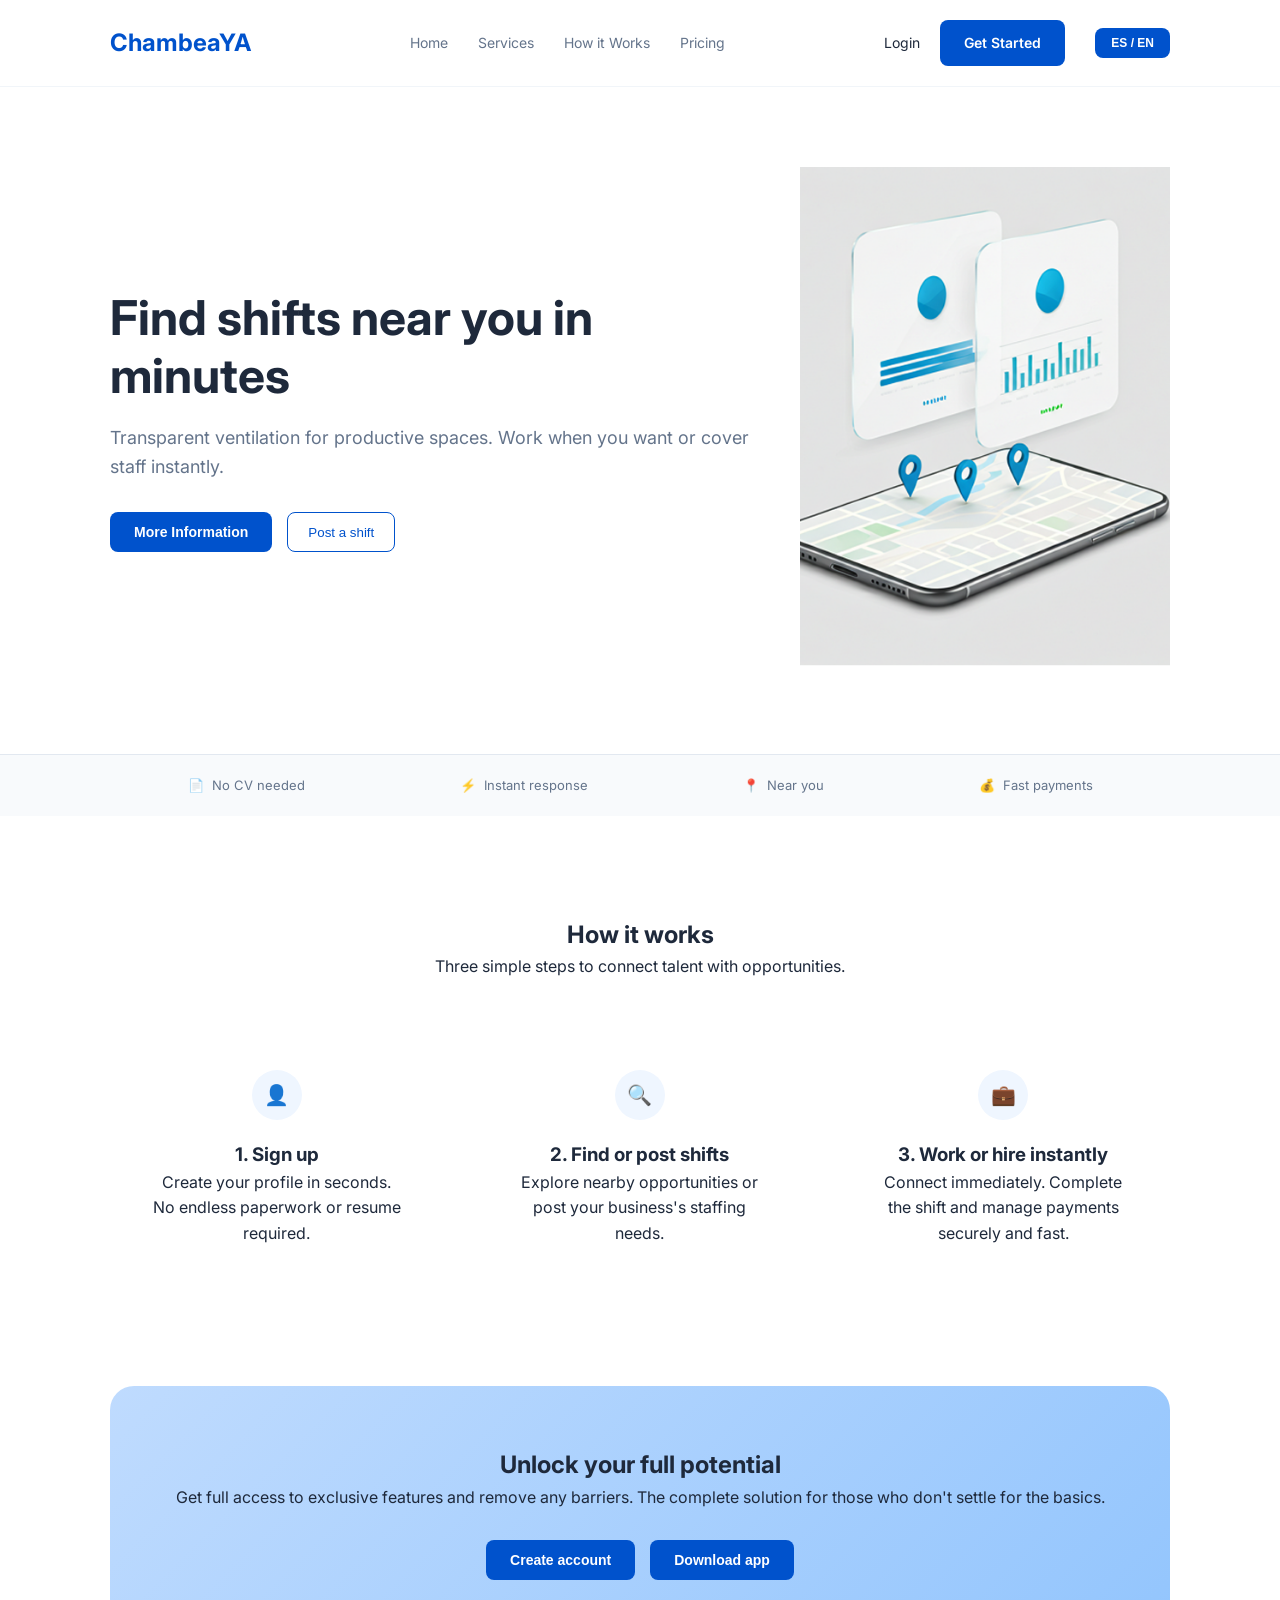
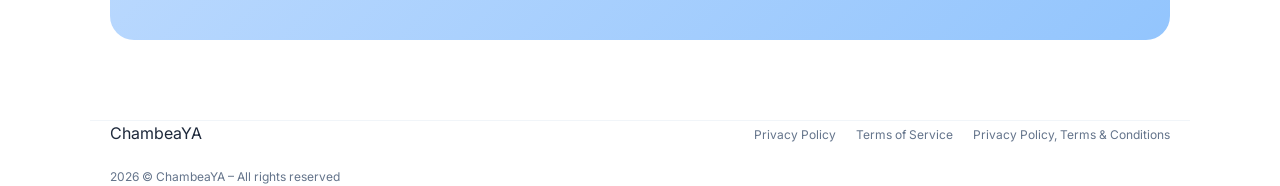
==== index.html @ b1b06648 "Initial commit : Landing Page" ====
<!DOCTYPE html>
<html lang="en">
<head>
    <meta charset="UTF-8">
    <meta name="viewport" content="width=device-width, initial-scale=1.0">
    <title>ChambeaYA - Find shifts near you</title>  
    <link href="https://fonts.googleapis.com/css2?family=Inter:wght@400;600;700&display=swap" rel="stylesheet">
    <link rel="stylesheet" href="public/assets/styles/style.css">
</head>
<body>
    <header>
        <nav class="container">
            <div class="logo">ChambeaYA</div>
            <button class="menu-toggle" id="menu-toggle">
                <span></span>
                <span></span>
                <span></span>
            </button>
            <ul class="nav-links" id="nav-menu">
                <li><a href="#" data-i18n="nav_home">Home</a></li>
                <li><a href="#" data-i18n="nav_services">Services</a></li>
                <li><a href="#" data-i18n="nav_how">How it Works</a></li>
                <li><a href="#" data-i18n="nav_pricing">Pricing</a></li>
                <li><a href="#" data-i18n="nav_login">Login</a></li>
                <li><a href="#" class="btn-primary" data-i18n="nav_get_started">Get Started</a></li>
                <li><button class="btn-primary btn-lang" id="lang-switch">ES / EN</button></li>
            </ul>
            <div class="nav-auth" id="nav-auth-desktop">
                <a href="#" data-i18n="nav_login">Login</a>
                <a href="#" class="btn-primary" data-i18n="nav_get_started">Get Started</a>
                <button class="btn-primary btn-lang" id="lang-switch-desktop">ES / EN</button>
            </div>
        </nav>
    </header>

    <main>
        <!-- Hero Section -->
        <section class="hero container">
            <div class="hero-content">
                <h1 data-i18n="hero_title">Find shifts near you in minutes</h1>
                <p data-i18n="hero_subtitle">Transparent ventilation for productive spaces. Work when you want or cover staff instantly.</p>
                <div class="hero-btns">
                    <button class="btn-primary" data-i18n="hero_btn">More Information</button>
                    <button class="btn-secondary" data-i18n="btn_post">Post a shift</button>
                </div>
            </div>
            <div class="hero-image">
                <img src="public/assets/images/Image.png" alt="ChambeaYA App Interface">
            </div>
        </section>

        <!-- Features Bar -->
        <section class="features-bar">
            <div class="container flex-row">
                <div class="feature-item"><span class="icon">📄</span> <span data-i18n="feat_1">No CV needed</span></div>
                <div class="feature-item"><span class="icon">⚡</span> <span data-i18n="feat_2">Instant response</span></div>
                <div class="feature-item"><span class="icon">📍</span> <span data-i18n="feat_3">Near you</span></div>
                <div class="feature-item"><span class="icon">💰</span> <span data-i18n="feat_4">Fast payments</span></div>
            </div>
        </section>

        <!-- How it Works -->
        <section class="how-it-works container">
            <h2 data-i18n="how_title">How it works</h2>
            <p class="subtitle" data-i18n="how_subtitle">Three simple steps to connect talent with opportunities.</p>
            <div class="steps-grid">
                <div class="step-card">
                    <div class="step-icon">👤</div>
                    <h3 data-i18n="step1_title">1. Sign up</h3>
                    <p data-i18n="step1_desc">Create your profile in seconds. No endless paperwork or resume required.</p>
                </div>
                <div class="step-card">
                    <div class="step-icon">🔍</div>
                    <h3 data-i18n="step2_title">2. Find or post shifts</h3>
                    <p data-i18n="step2_desc">Explore nearby opportunities or post your business's staffing needs.</p>
                </div>
                <div class="step-card">
                    <div class="step-icon">💼</div>
                    <h3 data-i18n="step3_title">3. Work or hire instantly</h3>
                    <p data-i18n="step3_desc">Connect immediately. Complete the shift and manage payments securely and fast.</p>
                </div>
            </div>
        </section>

        <!-- CTA Section -->
        <section class="cta container">
            <div class="cta-box">
                <h2 data-i18n="testi_cta_title">Unlock your full potential</h2>
                <p data-i18n="testi_cta_sub">Get full access to exclusive features and remove any barriers. The complete solution for those who don't settle for the basics.</p>
                <div class="cta-btns">
                    <button class="btn-primary" data-i18n="cta_btn1">Create account</button>
                    <button class="btn-primary" data-i18n="cta_btn2">Download app</button>
                </div>
            </div>
        </section>
    </main>

    <footer class="container">
        <div class="footer-top">
            <div class="footer-logo" data-i18n="footer_slogan">ChambeaYA</div>
            <div class="footer-links">
                <a href="#" data-i18n="footer_privacy">Privacy Policy</a>
                <a href="#" data-i18n="footer_terms">Terms of Service</a>
                <a href="#" data-i18n="footer_legal">Legal Info</a>
            </div>
        </div>
        <p class="copyright" data-i18n="footer_copy">2026 © ChambeaYA – All rights reserved</p>
    </footer>

    <script type="module" src="public/assets/scripts/main.js"></script>
</body>
</html>
---- public/assets/styles/style.css ----
:root {
    --primary-blue: #0052cc;
    --text-dark: #1e293b;
    --text-light: #64748b;
    --bg-light: #f8fafc;
    --white: #ffffff;
}

* {
    margin: 0;
    padding: 0;
    box-sizing: border-box;
}

body {
    font-family: 'Inter', sans-serif;
    color: var(--text-dark);
    line-height: 1.6;
    background-color: var(--white);
}

.container {
    max-width: 1100px;
    margin: 0 auto;
    padding: 0 20px;
}

/* Header */
header {
    padding: 20px 0;
    background: var(--white);
    border-bottom: 1px solid #f1f5f9;
    position: relative;
}

nav {
    display: flex;
    justify-content: space-between;
    align-items: center;
}

.logo {
    font-weight: 700;
    font-size: 24px;
    color: var(--primary-blue);
    z-index: 1001;
}

.menu-toggle {
    display: none;
    flex-direction: column;
    gap: 6px;
    background: none;
    border: none;
    cursor: pointer;
    z-index: 1001;
}

.menu-toggle span {
    width: 25px;
    height: 3px;
    background: var(--primary-blue);
    border-radius: 2px;
    transition: all 0.3s ease;
}

.menu-toggle.active span:nth-child(1) {
    transform: rotate(45deg) translate(8px, 8px);
}

.menu-toggle.active span:nth-child(2) {
    opacity: 0;
}

.menu-toggle.active span:nth-child(3) {
    transform: rotate(-45deg) translate(8px, -8px);
}

.nav-links {
    display: flex;
    list-style: none;
    gap: 30px;
}

.nav-links a {
    text-decoration: none;
    color: var(--text-light);
    font-size: 14px;
}

.nav-links li:nth-child(n+5) {
    display: none;
}

.nav-auth {
    display: flex;
    align-items: center;
    gap: 20px;
}

.nav-auth a {
    text-decoration: none;
    color: var(--text-dark);
    font-size: 14px;
}


/* Buttons */
.btn-primary {
    background: var(--primary-blue);
    color: white !important;
    padding: 12px 24px; /* Un poco más de cuerpo */
    border-radius: 8px;
    border: none;
    cursor: pointer;
    font-weight: 600;
    font-size: 14px;
    transition: background 0.3s ease, transform 0.2s ease;
    display: inline-block;
    text-decoration: none;
}

.btn-primary:hover {
    background: #0043a8;
    transform: translateY(-1px);
}

.btn-lang {
    margin-left: 10px;
    font-size: 12px;
    padding: 8px 16px;
}

.btn-secondary {
    background: transparent;
    color: var(--primary-blue);
    padding: 10px 20px;
    border-radius: 8px;
    border: 1px solid var(--primary-blue);
    cursor: pointer;
}

/* Hero */
.hero {
    display: flex;
    align-items: center;
    padding: 80px 20px;
    gap: 40px;
}

.hero-content h1 {
    font-size: 48px;
    line-height: 1.2;
    margin-bottom: 20px;
}

.hero-content p {
    color: var(--text-light);
    font-size: 18px;
    margin-bottom: 30px;
}

.hero-btns {
    display: flex;
    gap: 15px;
}

.hero-image img {
    width: 100%;
    max-width: 500px;
}

/* Features */
.features-bar {
    background: var(--bg-light);
    padding: 20px 0;
    border-top: 1px solid #e2e8f0;
}

.flex-row {
    display: flex;
    justify-content: space-around;
}

.feature-item {
    font-size: 13px;
    color: var(--text-light);
    display: flex;
    align-items: center;
    gap: 8px;
}

/* How it Works */
.how-it-works {
    text-align: center;
    padding: 100px 20px;
}

.steps-grid {
    display: grid;
    grid-template-columns: repeat(3, 1fr);
    gap: 30px;
    margin-top: 50px;
}

.step-card {
    padding: 40px;
    border-radius: 12px;
    background: var(--white);
    transition: transform 0.3s ease;
}

.step-card:hover { transform: translateY(-5px); }

.step-icon {
    background: #eff6ff;
    width: 50px;
    height: 50px;
    display: flex;
    align-items: center;
    justify-content: center;
    border-radius: 50%;
    margin: 0 auto 20px;
    font-size: 20px;
}

/* CTA */
.cta-box {
    background: linear-gradient(135deg, #bfdbfe 0%, #93c5fd 100%);
    padding: 60px;
    border-radius: 24px;
    text-align: center;
    margin-bottom: 80px;
}

.cta-btns {
    display: flex;
    justify-content: center;
    gap: 15px;
    margin-top: 30px;
}

/* Footer */
footer {
    border-top: 1px solid #f1f5f9;
    padding: 40px 20px;
}

.footer-top {
    display: flex;
    justify-content: space-between;
    align-items: center;
    margin-bottom: 20px;
}

.footer-links {
    display: flex;
    gap: 20px;
}

.footer-links a {
    font-size: 12px;
    color: var(--text-light);
    text-decoration: none;
}

.copyright {
    font-size: 12px;
    color: var(--text-light);
}

@media (max-width: 768px) {
    .hero, .steps-grid {
        flex-direction: column;
        grid-template-columns: 1fr;
    }

    .menu-toggle {
        display: flex;
    }

    .nav-links {
        position: absolute;
        top: 70px;
        left: 0;
        right: 0;
        flex-direction: column;
        gap: 0;
        background: var(--white);
        border-bottom: 1px solid #f1f5f9;
        max-height: 0;
        overflow: hidden;
        transition: max-height 0.3s ease;
    }

    .nav-links.active {
        max-height: 500px;
    }

    .nav-links li {
        padding: 15px 20px;
        border-bottom: 1px solid #f1f5f9;
    }

    .nav-links li:nth-child(n+5) {
        display: list-item;
    }

    .nav-links li:last-child {
        border-bottom: none;
    }

    .nav-links a {
        display: block;
        color: var(--text-dark);
    }

    .nav-links .btn-primary {
        width: 100%;
        text-align: center;
        margin-top: 10px;
    }

    #nav-auth-desktop {
        display: none;
    }

    nav {
        padding: 10px 0;
    }

    .cta-btns {
        flex-direction: column;
    }

    .cta-box {
        padding: 40px 20px;
    }

    .steps-grid {
        gap: 20px;
    }

    .step-card {
        padding: 30px 20px;
    }

    .hero-content h1 {
        font-size: 32px;
    }

    .hero-content p {
        font-size: 16px;
    }

    .hero-btns {
        flex-direction: column;
    }

    .hero {
        padding: 40px 20px;
        gap: 20px;
    }
}
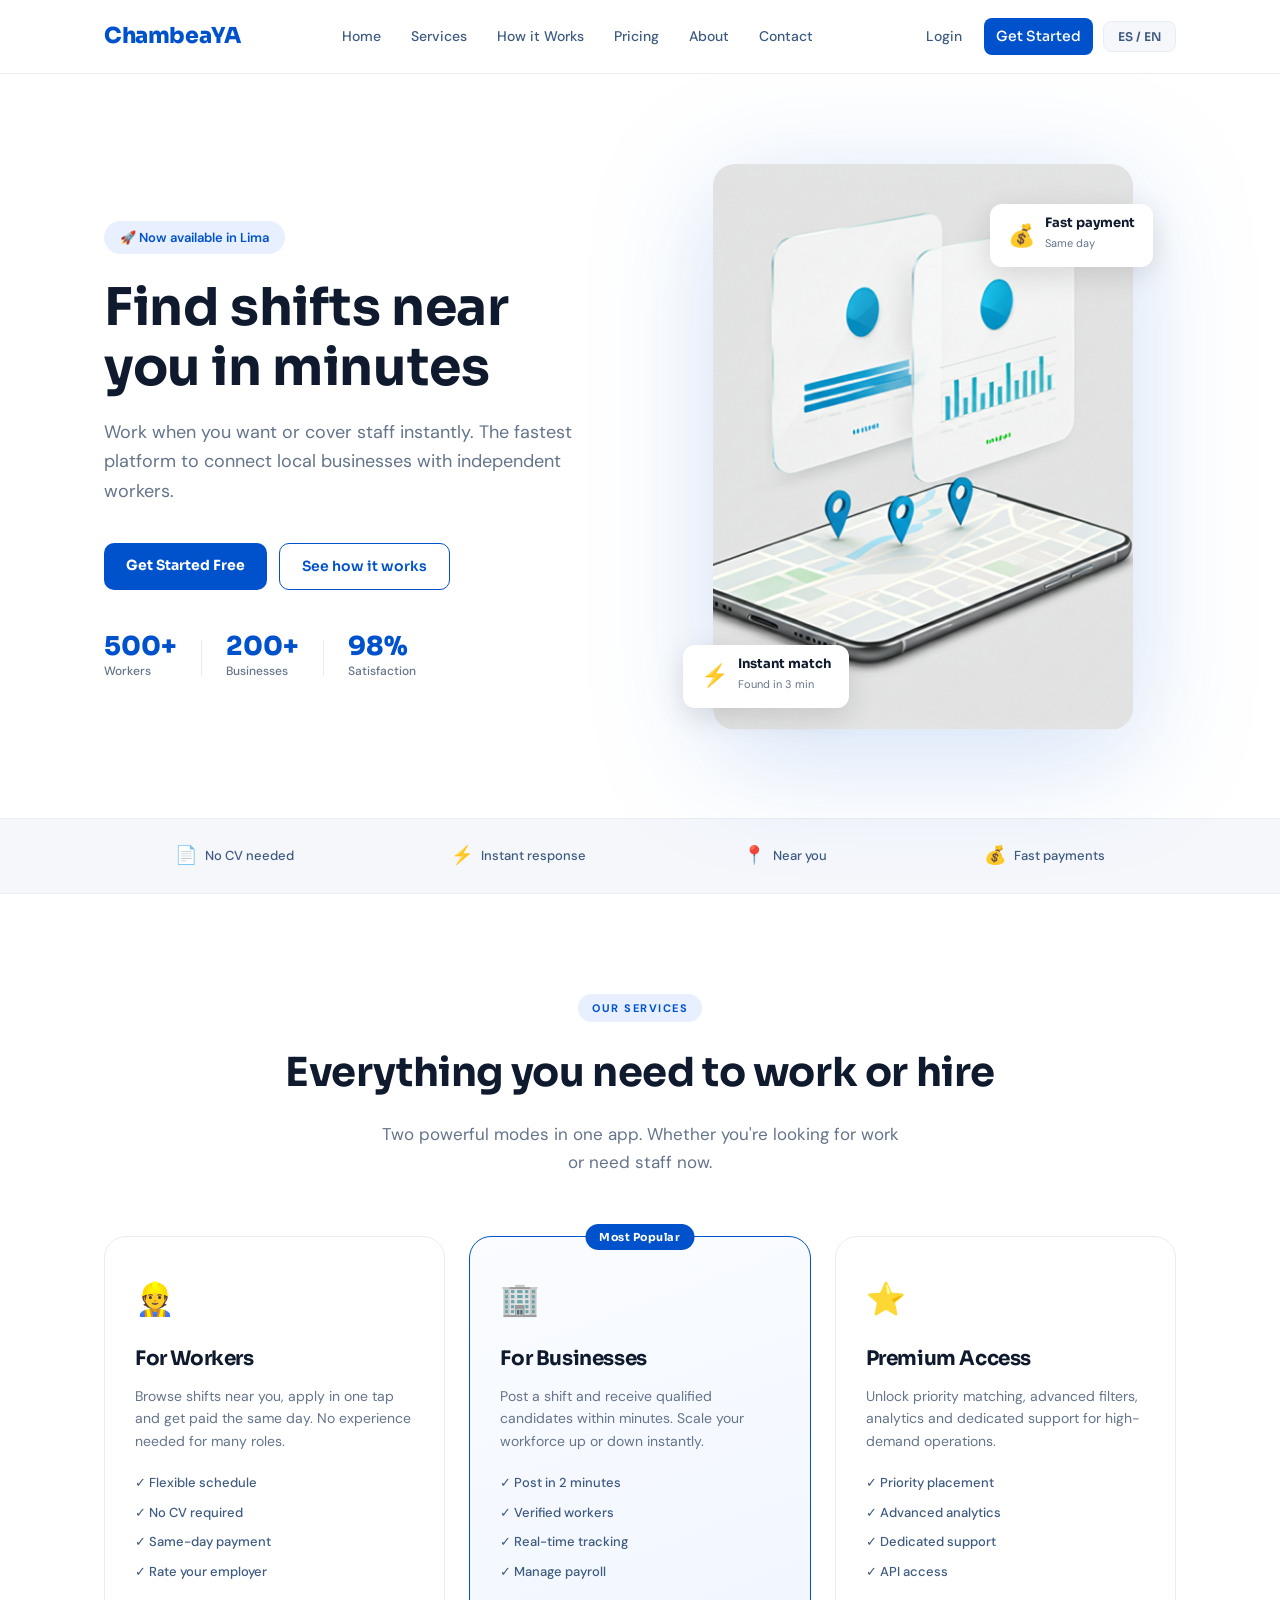
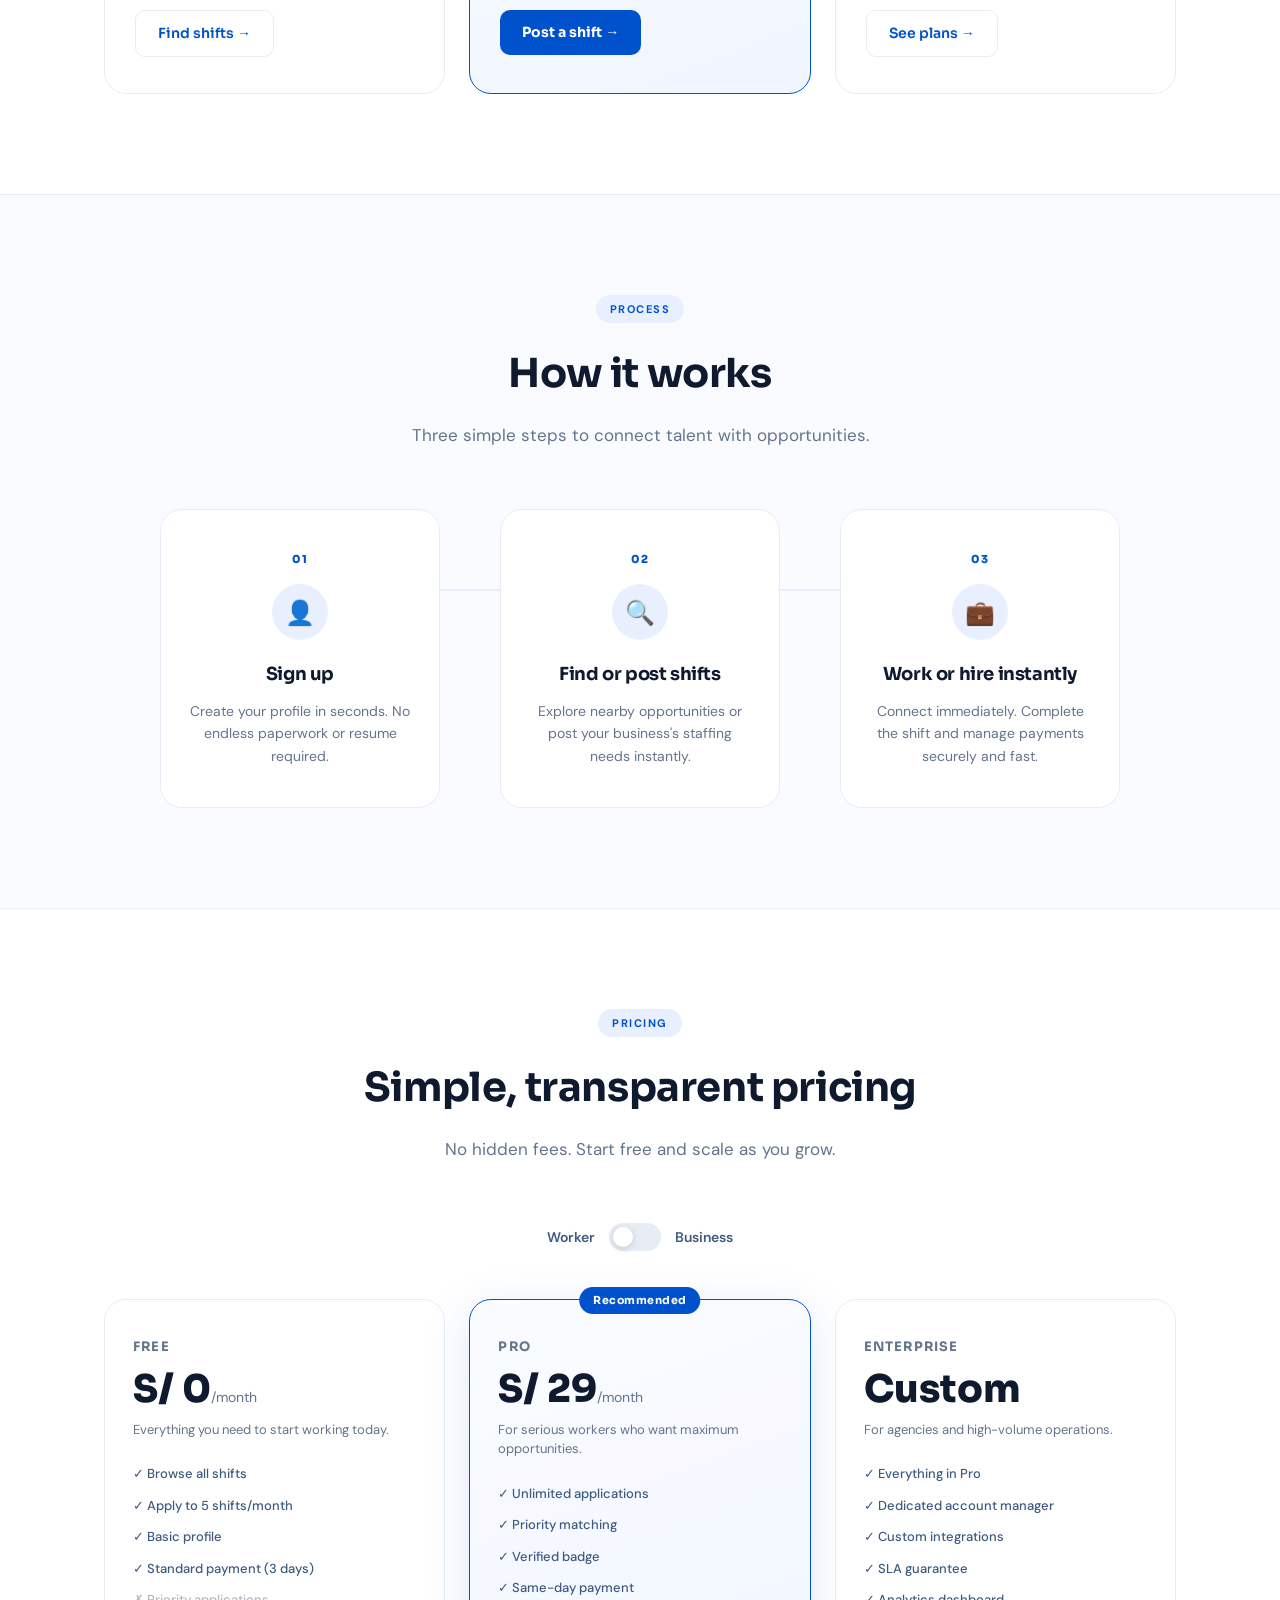
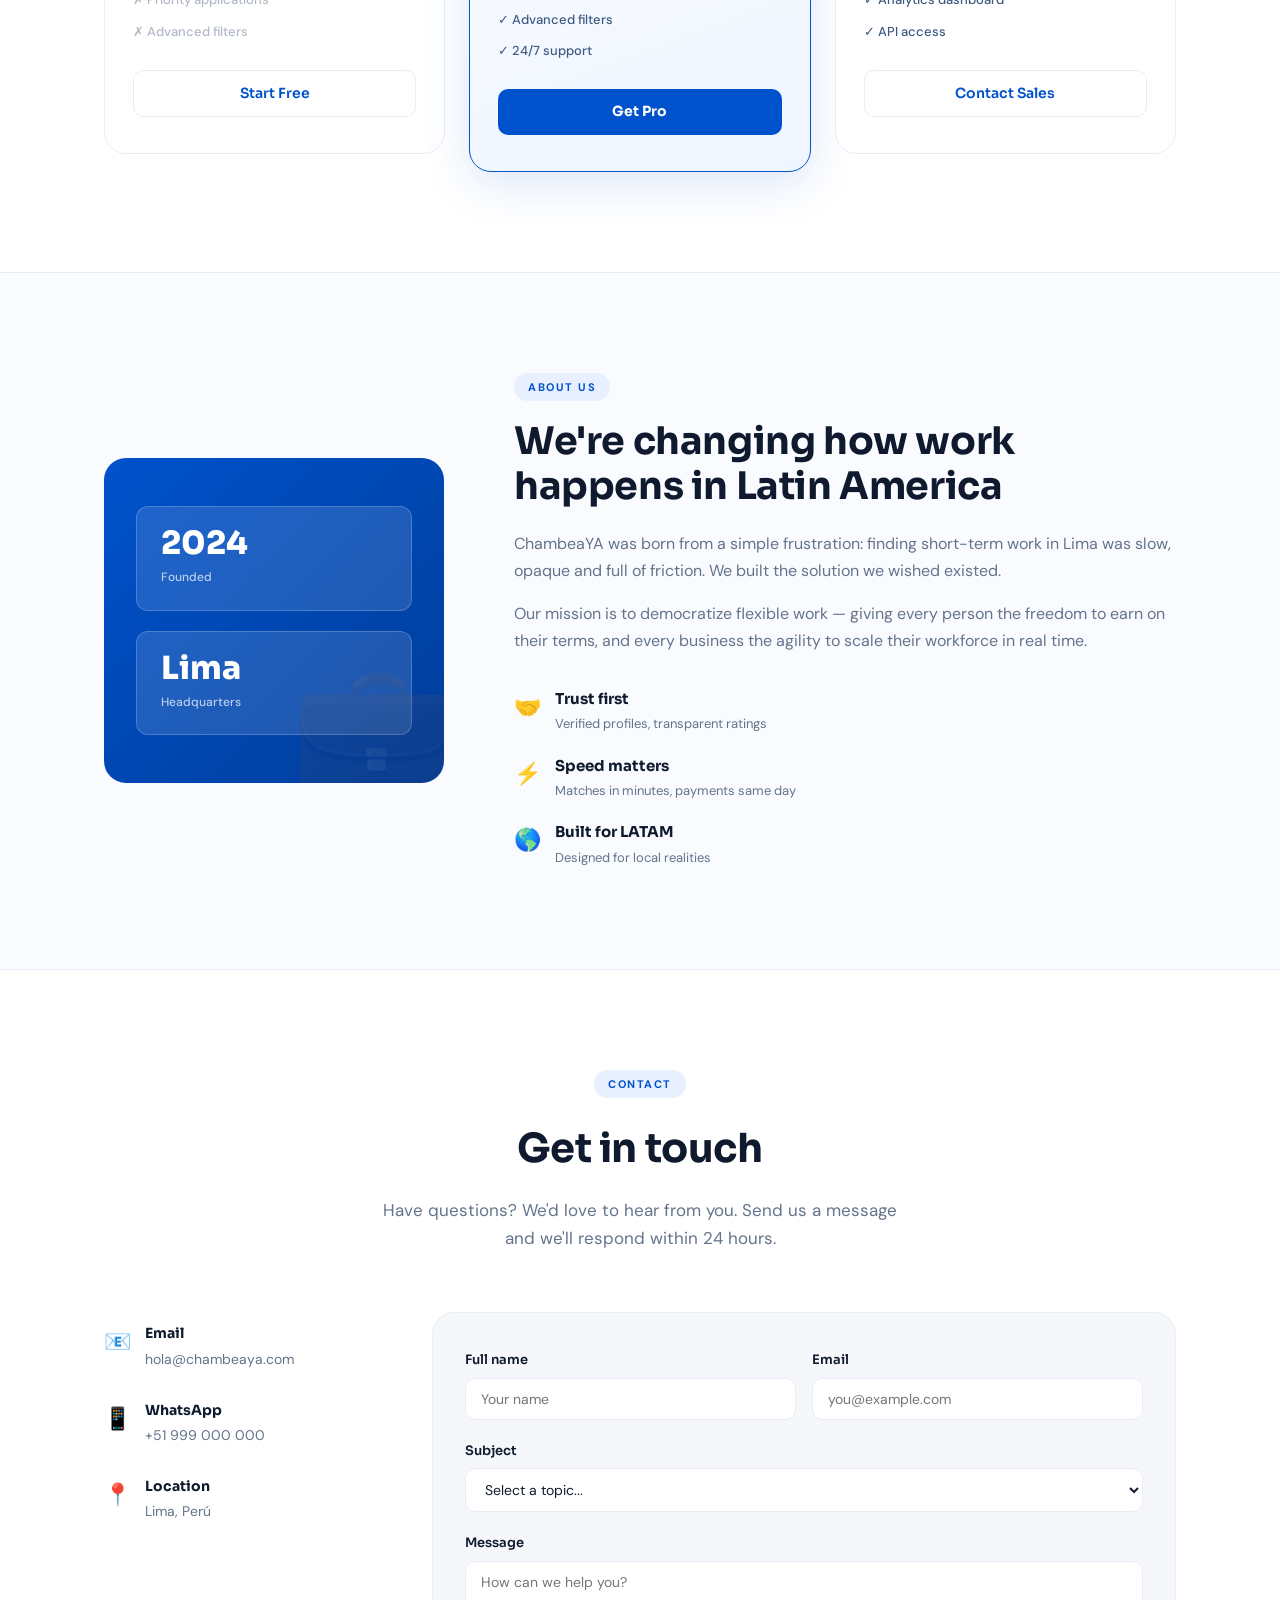
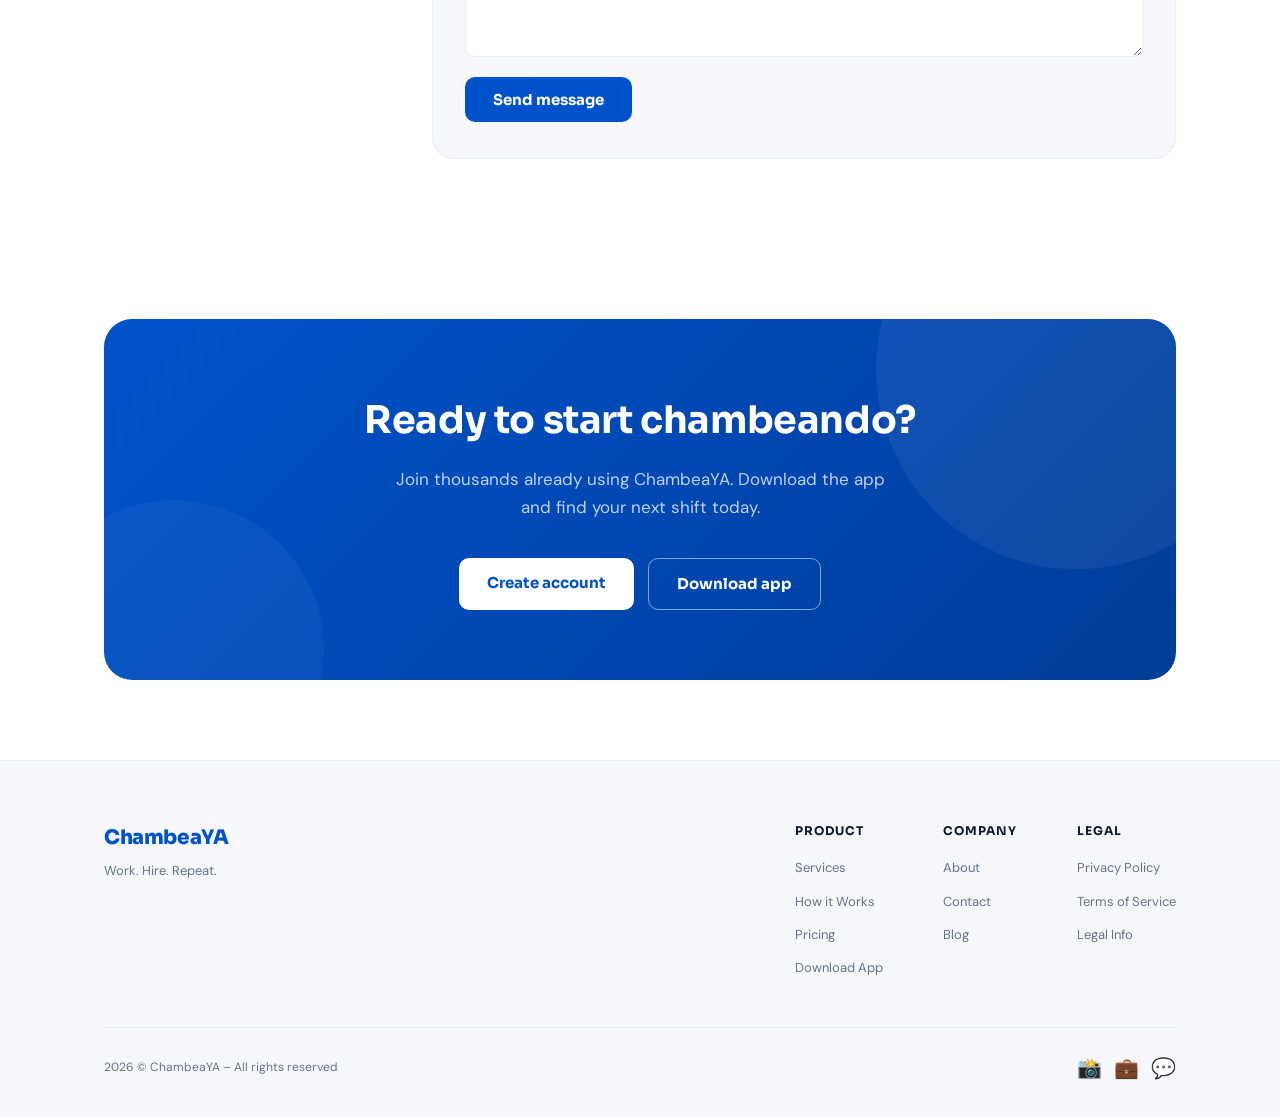
==== commit 308dd34d: "Second Deploy" ====
--- a/index.html
+++ b/index.html
@@ -3,108 +3,378 @@
 <head>
     <meta charset="UTF-8">
     <meta name="viewport" content="width=device-width, initial-scale=1.0">
-    <title>ChambeaYA - Find shifts near you</title>  
-    <link href="https://fonts.googleapis.com/css2?family=Inter:wght@400;600;700&display=swap" rel="stylesheet">
+    <title>ChambeaYA - Find shifts near you</title>
+    <link href="https://fonts.googleapis.com/css2?family=Sora:wght@400;600;700;800&family=DM+Sans:wght@400;500&display=swap" rel="stylesheet">
     <link rel="stylesheet" href="public/assets/styles/style.css">
 </head>
 <body>
+
+    <!-- HEADER -->
     <header>
         <nav class="container">
             <div class="logo">ChambeaYA</div>
-            <button class="menu-toggle" id="menu-toggle">
-                <span></span>
-                <span></span>
-                <span></span>
+            <button class="menu-toggle" id="menu-toggle" aria-label="Toggle menu">
+                <span></span><span></span><span></span>
             </button>
             <ul class="nav-links" id="nav-menu">
-                <li><a href="#" data-i18n="nav_home">Home</a></li>
-                <li><a href="#" data-i18n="nav_services">Services</a></li>
-                <li><a href="#" data-i18n="nav_how">How it Works</a></li>
-                <li><a href="#" data-i18n="nav_pricing">Pricing</a></li>
-                <li><a href="#" data-i18n="nav_login">Login</a></li>
-                <li><a href="#" class="btn-primary" data-i18n="nav_get_started">Get Started</a></li>
-                <li><button class="btn-primary btn-lang" id="lang-switch">ES / EN</button></li>
+                <li><a href="#home" data-i18n="nav_home">Home</a></li>
+                <li><a href="#services" data-i18n="nav_services">Services</a></li>
+                <li><a href="#how" data-i18n="nav_how">How it Works</a></li>
+                <li><a href="#pricing" data-i18n="nav_pricing">Pricing</a></li>
+                <li><a href="#about" data-i18n="nav_about">About</a></li>
+                <li><a href="#contact" data-i18n="nav_contact">Contact</a></li>
+                <li><a href="#" data-i18n="nav_login" class="nav-login-mobile">Login</a></li>
+                <li><a href="download.html" class="btn-primary" data-i18n="nav_get_started">Get Started</a></li>
+                <li><button class="btn-lang" id="lang-switch">ES / EN</button></li>
             </ul>
             <div class="nav-auth" id="nav-auth-desktop">
                 <a href="#" data-i18n="nav_login">Login</a>
-                <a href="#" class="btn-primary" data-i18n="nav_get_started">Get Started</a>
-                <button class="btn-primary btn-lang" id="lang-switch-desktop">ES / EN</button>
+                <a href="download.html" class="btn-primary" data-i18n="nav_get_started">Get Started</a>
+                <button class="btn-lang" id="lang-switch-desktop">ES / EN</button>
             </div>
         </nav>
     </header>
 
     <main>
-        <!-- Hero Section -->
-        <section class="hero container">
+
+        <!-- HERO -->
+        <section class="hero container" id="home">
             <div class="hero-content">
-                <h1 data-i18n="hero_title">Find shifts near you in minutes</h1>
-                <p data-i18n="hero_subtitle">Transparent ventilation for productive spaces. Work when you want or cover staff instantly.</p>
+                <div class="hero-badge" data-i18n="hero_badge">🚀 Now available in Lima</div>
+                <h1 data-i18n="hero_title">Find shifts near you <span class="highlight">in minutes</span></h1>
+                <p data-i18n="hero_subtitle">Work when you want or cover staff instantly. The fastest platform to connect local businesses with independent workers.</p>
                 <div class="hero-btns">
-                    <button class="btn-primary" data-i18n="hero_btn">More Information</button>
-                    <button class="btn-secondary" data-i18n="btn_post">Post a shift</button>
+                    <a href="download.html" class="btn-primary" data-i18n="hero_btn">Get Started Free</a>
+                    <a href="#how" class="btn-secondary" data-i18n="btn_how">See how it works</a>
+                </div>
+                <div class="hero-stats">
+                    <div class="stat"><strong>500+</strong><span data-i18n="stat_workers">Workers</span></div>
+                    <div class="stat-divider"></div>
+                    <div class="stat"><strong>200+</strong><span data-i18n="stat_businesses">Businesses</span></div>
+                    <div class="stat-divider"></div>
+                    <div class="stat"><strong>98%</strong><span data-i18n="stat_satisfaction">Satisfaction</span></div>
                 </div>
             </div>
             <div class="hero-image">
-                <img src="public/assets/images/Image.png" alt="ChambeaYA App Interface">
-            </div>
-        </section>
-
-        <!-- Features Bar -->
+                <div class="hero-img-wrapper">
+                    <img src="public/assets/images/Image.png" alt="ChambeaYA App Interface">
+                    <div class="hero-badge-float badge-1">
+                        <span class="badge-icon">⚡</span>
+                        <div><strong data-i18n="badge1_title">Instant match</strong><small data-i18n="badge1_sub">Found in 3 min</small></div>
+                    </div>
+                    <div class="hero-badge-float badge-2">
+                        <span class="badge-icon">💰</span>
+                        <div><strong data-i18n="badge2_title">Fast payment</strong><small data-i18n="badge2_sub">Same day</small></div>
+                    </div>
+                </div>
+            </div>
+        </section>
+
+        <!-- FEATURES BAR -->
         <section class="features-bar">
             <div class="container flex-row">
-                <div class="feature-item"><span class="icon">📄</span> <span data-i18n="feat_1">No CV needed</span></div>
-                <div class="feature-item"><span class="icon">⚡</span> <span data-i18n="feat_2">Instant response</span></div>
-                <div class="feature-item"><span class="icon">📍</span> <span data-i18n="feat_3">Near you</span></div>
-                <div class="feature-item"><span class="icon">💰</span> <span data-i18n="feat_4">Fast payments</span></div>
-            </div>
-        </section>
-
-        <!-- How it Works -->
-        <section class="how-it-works container">
-            <h2 data-i18n="how_title">How it works</h2>
-            <p class="subtitle" data-i18n="how_subtitle">Three simple steps to connect talent with opportunities.</p>
-            <div class="steps-grid">
-                <div class="step-card">
-                    <div class="step-icon">👤</div>
-                    <h3 data-i18n="step1_title">1. Sign up</h3>
-                    <p data-i18n="step1_desc">Create your profile in seconds. No endless paperwork or resume required.</p>
-                </div>
-                <div class="step-card">
-                    <div class="step-icon">🔍</div>
-                    <h3 data-i18n="step2_title">2. Find or post shifts</h3>
-                    <p data-i18n="step2_desc">Explore nearby opportunities or post your business's staffing needs.</p>
-                </div>
-                <div class="step-card">
-                    <div class="step-icon">💼</div>
-                    <h3 data-i18n="step3_title">3. Work or hire instantly</h3>
-                    <p data-i18n="step3_desc">Connect immediately. Complete the shift and manage payments securely and fast.</p>
-                </div>
-            </div>
-        </section>
-
-        <!-- CTA Section -->
+                <div class="feature-item"><span class="icon">📄</span><span data-i18n="feat_1">No CV needed</span></div>
+                <div class="feature-item"><span class="icon">⚡</span><span data-i18n="feat_2">Instant response</span></div>
+                <div class="feature-item"><span class="icon">📍</span><span data-i18n="feat_3">Near you</span></div>
+                <div class="feature-item"><span class="icon">💰</span><span data-i18n="feat_4">Fast payments</span></div>
+            </div>
+        </section>
+
+        <!-- SERVICES -->
+        <section class="services container" id="services">
+            <div class="section-label" data-i18n="services_label">Our Services</div>
+            <h2 data-i18n="services_title">Everything you need to <span class="highlight">work or hire</span></h2>
+            <p class="section-subtitle" data-i18n="services_subtitle">Two powerful modes in one app. Whether you're looking for work or need staff now.</p>
+            <div class="services-grid">
+                <div class="service-card service-worker">
+                    <div class="service-icon">👷</div>
+                    <h3 data-i18n="serv1_title">For Workers</h3>
+                    <p data-i18n="serv1_desc">Browse shifts near you, apply in one tap and get paid the same day. No experience needed for many roles.</p>
+                    <ul class="service-list">
+                        <li data-i18n="serv1_f1">✓ Flexible schedule</li>
+                        <li data-i18n="serv1_f2">✓ No CV required</li>
+                        <li data-i18n="serv1_f3">✓ Same-day payment</li>
+                        <li data-i18n="serv1_f4">✓ Rate your employer</li>
+                    </ul>
+                    <a href="download.html" class="btn-outline" data-i18n="serv1_btn">Find shifts →</a>
+                </div>
+                <div class="service-card service-business">
+                    <div class="service-badge" data-i18n="popular_badge">Most Popular</div>
+                    <div class="service-icon">🏢</div>
+                    <h3 data-i18n="serv2_title">For Businesses</h3>
+                    <p data-i18n="serv2_desc">Post a shift and receive qualified candidates within minutes. Scale your workforce up or down instantly.</p>
+                    <ul class="service-list">
+                        <li data-i18n="serv2_f1">✓ Post in 2 minutes</li>
+                        <li data-i18n="serv2_f2">✓ Verified workers</li>
+                        <li data-i18n="serv2_f3">✓ Real-time tracking</li>
+                        <li data-i18n="serv2_f4">✓ Manage payroll</li>
+                    </ul>
+                    <a href="download.html" class="btn-primary" data-i18n="serv2_btn">Post a shift →</a>
+                </div>
+                <div class="service-card service-premium">
+                    <div class="service-icon">⭐</div>
+                    <h3 data-i18n="serv3_title">Premium Access</h3>
+                    <p data-i18n="serv3_desc">Unlock priority matching, advanced filters, analytics and dedicated support for high-demand operations.</p>
+                    <ul class="service-list">
+                        <li data-i18n="serv3_f1">✓ Priority placement</li>
+                        <li data-i18n="serv3_f2">✓ Advanced analytics</li>
+                        <li data-i18n="serv3_f3">✓ Dedicated support</li>
+                        <li data-i18n="serv3_f4">✓ API access</li>
+                    </ul>
+                    <a href="#pricing" class="btn-outline" data-i18n="serv3_btn">See plans →</a>
+                </div>
+            </div>
+        </section>
+
+        <!-- HOW IT WORKS -->
+        <section class="how-it-works" id="how">
+            <div class="container">
+                <div class="section-label" data-i18n="how_label">Process</div>
+                <h2 data-i18n="how_title">How it works</h2>
+                <p class="section-subtitle" data-i18n="how_subtitle">Three simple steps to connect talent with opportunities.</p>
+                <div class="steps-grid">
+                    <div class="step-card">
+                        <div class="step-number">01</div>
+                        <div class="step-icon">👤</div>
+                        <h3 data-i18n="step1_title">Sign up</h3>
+                        <p data-i18n="step1_desc">Create your profile in seconds. No endless paperwork or resume required.</p>
+                    </div>
+                    <div class="step-connector"></div>
+                    <div class="step-card">
+                        <div class="step-number">02</div>
+                        <div class="step-icon">🔍</div>
+                        <h3 data-i18n="step2_title">Find or post shifts</h3>
+                        <p data-i18n="step2_desc">Explore nearby opportunities or post your business's staffing needs instantly.</p>
+                    </div>
+                    <div class="step-connector"></div>
+                    <div class="step-card">
+                        <div class="step-number">03</div>
+                        <div class="step-icon">💼</div>
+                        <h3 data-i18n="step3_title">Work or hire instantly</h3>
+                        <p data-i18n="step3_desc">Connect immediately. Complete the shift and manage payments securely and fast.</p>
+                    </div>
+                </div>
+            </div>
+        </section>
+
+        <!-- PRICING -->
+        <section class="pricing container" id="pricing">
+            <div class="section-label" data-i18n="pricing_label">Pricing</div>
+            <h2 data-i18n="pricing_title">Simple, transparent pricing</h2>
+            <p class="section-subtitle" data-i18n="pricing_subtitle">No hidden fees. Start free and scale as you grow.</p>
+            <div class="pricing-toggle">
+                <span data-i18n="toggle_worker">Worker</span>
+                <button class="toggle-btn" id="pricing-toggle" aria-pressed="false"></button>
+                <span data-i18n="toggle_business">Business</span>
+            </div>
+            <div class="pricing-grid" id="pricing-grid">
+                <!-- Worker plans shown by default -->
+                <div class="pricing-card" id="plan-free">
+                    <div class="plan-name" data-i18n="plan_free">Free</div>
+                    <div class="plan-price"><span class="price-amount">S/ 0</span><span class="price-period" data-i18n="per_month">/month</span></div>
+                    <p class="plan-desc" data-i18n="plan_free_desc">Everything you need to start working today.</p>
+                    <ul class="plan-features">
+                        <li data-i18n="free_f1">✓ Browse all shifts</li>
+                        <li data-i18n="free_f2">✓ Apply to 5 shifts/month</li>
+                        <li data-i18n="free_f3">✓ Basic profile</li>
+                        <li data-i18n="free_f4">✓ Standard payment (3 days)</li>
+                        <li class="disabled" data-i18n="free_f5">✗ Priority applications</li>
+                        <li class="disabled" data-i18n="free_f6">✗ Advanced filters</li>
+                    </ul>
+                    <a href="download.html" class="btn-outline" data-i18n="plan_cta_free">Start Free</a>
+                </div>
+                <div class="pricing-card featured" id="plan-pro">
+                    <div class="plan-badge" data-i18n="recommended">Recommended</div>
+                    <div class="plan-name" data-i18n="plan_pro">Pro</div>
+                    <div class="plan-price"><span class="price-amount">S/ 29</span><span class="price-period" data-i18n="per_month">/month</span></div>
+                    <p class="plan-desc" data-i18n="plan_pro_desc">For serious workers who want maximum opportunities.</p>
+                    <ul class="plan-features">
+                        <li data-i18n="pro_f1">✓ Unlimited applications</li>
+                        <li data-i18n="pro_f2">✓ Priority matching</li>
+                        <li data-i18n="pro_f3">✓ Verified badge</li>
+                        <li data-i18n="pro_f4">✓ Same-day payment</li>
+                        <li data-i18n="pro_f5">✓ Advanced filters</li>
+                        <li data-i18n="pro_f6">✓ 24/7 support</li>
+                    </ul>
+                    <a href="download.html" class="btn-primary" data-i18n="plan_cta_pro">Get Pro</a>
+                </div>
+                <div class="pricing-card" id="plan-enterprise">
+                    <div class="plan-name" data-i18n="plan_enterprise">Enterprise</div>
+                    <div class="plan-price"><span class="price-amount" data-i18n="custom_price">Custom</span></div>
+                    <p class="plan-desc" data-i18n="plan_ent_desc">For agencies and high-volume operations.</p>
+                    <ul class="plan-features">
+                        <li data-i18n="ent_f1">✓ Everything in Pro</li>
+                        <li data-i18n="ent_f2">✓ Dedicated account manager</li>
+                        <li data-i18n="ent_f3">✓ Custom integrations</li>
+                        <li data-i18n="ent_f4">✓ SLA guarantee</li>
+                        <li data-i18n="ent_f5">✓ Analytics dashboard</li>
+                        <li data-i18n="ent_f6">✓ API access</li>
+                    </ul>
+                    <a href="#contact" class="btn-outline" data-i18n="plan_cta_ent">Contact Sales</a>
+                </div>
+            </div>
+        </section>
+
+        <!-- ABOUT -->
+        <section class="about" id="about">
+            <div class="container about-inner">
+                <div class="about-image">
+                    <div class="about-img-block">
+                        <div class="about-stat-card">
+                            <strong>2024</strong>
+                            <span data-i18n="about_founded">Founded</span>
+                        </div>
+                        <div class="about-stat-card">
+                            <strong>Lima</strong>
+                            <span data-i18n="about_hq">Headquarters</span>
+                        </div>
+                    </div>
+                </div>
+                <div class="about-content">
+                    <div class="section-label" data-i18n="about_label">About Us</div>
+                    <h2 data-i18n="about_title">We're changing how <span class="highlight">work happens</span> in Latin America</h2>
+                    <p data-i18n="about_p1">ChambeaYA was born from a simple frustration: finding short-term work in Lima was slow, opaque and full of friction. We built the solution we wished existed.</p>
+                    <p data-i18n="about_p2">Our mission is to democratize flexible work — giving every person the freedom to earn on their terms, and every business the agility to scale their workforce in real time.</p>
+                    <div class="about-values">
+                        <div class="value-item">
+                            <span class="value-icon">🤝</span>
+                            <div>
+                                <strong data-i18n="val1_title">Trust first</strong>
+                                <p data-i18n="val1_desc">Verified profiles, transparent ratings</p>
+                            </div>
+                        </div>
+                        <div class="value-item">
+                            <span class="value-icon">⚡</span>
+                            <div>
+                                <strong data-i18n="val2_title">Speed matters</strong>
+                                <p data-i18n="val2_desc">Matches in minutes, payments same day</p>
+                            </div>
+                        </div>
+                        <div class="value-item">
+                            <span class="value-icon">🌎</span>
+                            <div>
+                                <strong data-i18n="val3_title">Built for LATAM</strong>
+                                <p data-i18n="val3_desc">Designed for local realities</p>
+                            </div>
+                        </div>
+                    </div>
+                </div>
+            </div>
+        </section>
+
+        <!-- CONTACT -->
+        <section class="contact container" id="contact">
+            <div class="section-label" data-i18n="contact_label">Contact</div>
+            <h2 data-i18n="contact_title">Get in touch</h2>
+            <p class="section-subtitle" data-i18n="contact_subtitle">Have questions? We'd love to hear from you. Send us a message and we'll respond within 24 hours.</p>
+            <div class="contact-grid">
+                <div class="contact-info">
+                    <div class="contact-item">
+                        <span class="contact-icon">📧</span>
+                        <div>
+                            <strong data-i18n="contact_email_label">Email</strong>
+                            <p>hola@chambeaya.com</p>
+                        </div>
+                    </div>
+                    <div class="contact-item">
+                        <span class="contact-icon">📱</span>
+                        <div>
+                            <strong data-i18n="contact_phone_label">WhatsApp</strong>
+                            <p>+51 999 000 000</p>
+                        </div>
+                    </div>
+                    <div class="contact-item">
+                        <span class="contact-icon">📍</span>
+                        <div>
+                            <strong data-i18n="contact_location_label">Location</strong>
+                            <p data-i18n="contact_location">Lima, Perú</p>
+                        </div>
+                    </div>
+                </div>
+                <form class="contact-form" id="contact-form" novalidate>
+                    <div class="form-row">
+                        <div class="form-group">
+                            <label data-i18n="form_name">Full name</label>
+                            <input type="text" id="form-name" data-i18n-placeholder="form_name_ph" placeholder="Your name" required>
+                        </div>
+                        <div class="form-group">
+                            <label data-i18n="form_email">Email</label>
+                            <input type="email" id="form-email" data-i18n-placeholder="form_email_ph" placeholder="you@example.com" required>
+                        </div>
+                    </div>
+                    <div class="form-group">
+                        <label data-i18n="form_subject">Subject</label>
+                        <select id="form-subject">
+                            <option value="" data-i18n="form_subject_default">Select a topic...</option>
+                            <option value="worker" data-i18n="form_sub_worker">I'm looking for work</option>
+                            <option value="business" data-i18n="form_sub_biz">I need staff</option>
+                            <option value="support" data-i18n="form_sub_support">Support</option>
+                            <option value="other" data-i18n="form_sub_other">Other</option>
+                        </select>
+                    </div>
+                    <div class="form-group">
+                        <label data-i18n="form_message">Message</label>
+                        <textarea id="form-message" rows="4" data-i18n-placeholder="form_msg_ph" placeholder="How can we help you?" required></textarea>
+                    </div>
+                    <button type="submit" class="btn-primary" data-i18n="form_send">Send message</button>
+                    <div class="form-success" id="form-success" data-i18n="form_success_msg">✓ Message sent! We'll get back to you soon.</div>
+                </form>
+            </div>
+        </section>
+
+        <!-- CTA BOTTOM -->
         <section class="cta container">
             <div class="cta-box">
-                <h2 data-i18n="testi_cta_title">Unlock your full potential</h2>
-                <p data-i18n="testi_cta_sub">Get full access to exclusive features and remove any barriers. The complete solution for those who don't settle for the basics.</p>
+                <h2 data-i18n="testi_cta_title">Ready to start chambeando?</h2>
+                <p data-i18n="testi_cta_sub">Join thousands already using ChambeaYA. Download the app and find your next shift today.</p>
                 <div class="cta-btns">
-                    <button class="btn-primary" data-i18n="cta_btn1">Create account</button>
-                    <button class="btn-primary" data-i18n="cta_btn2">Download app</button>
-                </div>
-            </div>
-        </section>
+                    <a href="download.html" class="btn-white" data-i18n="cta_btn1">Create account</a>
+                    <a href="download.html" class="btn-outline-white" data-i18n="cta_btn2">Download app</a>
+                </div>
+            </div>
+        </section>
+
     </main>
 
-    <footer class="container">
-        <div class="footer-top">
-            <div class="footer-logo" data-i18n="footer_slogan">ChambeaYA</div>
-            <div class="footer-links">
-                <a href="#" data-i18n="footer_privacy">Privacy Policy</a>
-                <a href="#" data-i18n="footer_terms">Terms of Service</a>
-                <a href="#" data-i18n="footer_legal">Legal Info</a>
+    <!-- FOOTER -->
+    <footer>
+        <div class="container">
+            <div class="footer-top">
+                <div class="footer-brand">
+                    <div class="footer-logo">ChambeaYA</div>
+                    <p class="footer-tagline" data-i18n="footer_tagline">Work. Hire. Repeat.</p>
+                </div>
+                <div class="footer-nav">
+                    <div class="footer-col">
+                        <strong data-i18n="footer_col1">Product</strong>
+                        <a href="#services" data-i18n="nav_services">Services</a>
+                        <a href="#how" data-i18n="nav_how">How it Works</a>
+                        <a href="#pricing" data-i18n="nav_pricing">Pricing</a>
+                        <a href="download.html" data-i18n="footer_download">Download App</a>
+                    </div>
+                    <div class="footer-col">
+                        <strong data-i18n="footer_col2">Company</strong>
+                        <a href="#about" data-i18n="nav_about">About</a>
+                        <a href="#contact" data-i18n="nav_contact">Contact</a>
+                        <a href="#" data-i18n="footer_blog">Blog</a>
+                    </div>
+                    <div class="footer-col">
+                        <strong data-i18n="footer_col3">Legal</strong>
+                        <a href="#" data-i18n="footer_privacy">Privacy Policy</a>
+                        <a href="#" data-i18n="footer_terms">Terms of Service</a>
+                        <a href="#" data-i18n="footer_legal">Legal Info</a>
+                    </div>
+                </div>
+            </div>
+            <div class="footer-bottom">
+                <p class="copyright" data-i18n="footer_copy">2026 © ChambeaYA – All rights reserved</p>
+                <div class="footer-social">
+                    <a href="#" aria-label="Instagram">📸</a>
+                    <a href="#" aria-label="LinkedIn">💼</a>
+                    <a href="#" aria-label="WhatsApp">💬</a>
+                </div>
             </div>
         </div>
-        <p class="copyright" data-i18n="footer_copy">2026 © ChambeaYA – All rights reserved</p>
     </footer>
 
     <script type="module" src="public/assets/scripts/main.js"></script>
--- a/public/assets/styles/style.css
+++ b/public/assets/styles/style.css
@@ -1,36 +1,87 @@
+/* =============================================
+   CHAMBEAYA — style.css
+   ============================================= */
+
 :root {
-    --primary-blue: #0052cc;
-    --text-dark: #1e293b;
+    --primary: #0052cc;
+    --primary-dark: #003d99;
+    --primary-light: #e8f0ff;
+    --accent: #00b8a9;
+    --text-dark: #0f1a2e;
+    --text-mid: #3d5a80;
     --text-light: #64748b;
-    --bg-light: #f8fafc;
+    --bg-light: #f5f7fb;
+    --bg-section: #fafbff;
     --white: #ffffff;
-}
-
-* {
-    margin: 0;
-    padding: 0;
-    box-sizing: border-box;
-}
+    --border: #e8edf5;
+    --radius: 14px;
+    --radius-lg: 22px;
+    --shadow: 0 4px 24px rgba(0, 82, 204, 0.09);
+    --shadow-lg: 0 12px 48px rgba(0, 82, 204, 0.14);
+}
+
+* { margin: 0; padding: 0; box-sizing: border-box; }
+
+html { scroll-behavior: smooth; }
 
 body {
-    font-family: 'Inter', sans-serif;
+    font-family: 'DM Sans', 'Inter', sans-serif;
     color: var(--text-dark);
-    line-height: 1.6;
-    background-color: var(--white);
+    line-height: 1.65;
+    background: var(--white);
+    -webkit-font-smoothing: antialiased;
+}
+
+h1, h2, h3, h4, .logo, .footer-logo {
+    font-family: 'Sora', sans-serif;
+    letter-spacing: -0.4px;
 }
 
 .container {
-    max-width: 1100px;
+    max-width: 1120px;
     margin: 0 auto;
-    padding: 0 20px;
-}
-
-/* Header */
+    padding: 0 24px;
+}
+
+.highlight {
+    color: var(--primary);
+    position: relative;
+}
+
+/* =============================================
+   SECTION SHARED
+   ============================================= */
+.section-label {
+    display: inline-block;
+    background: var(--primary-light);
+    color: var(--primary);
+    font-size: 11px;
+    font-weight: 700;
+    letter-spacing: 1.5px;
+    text-transform: uppercase;
+    padding: 5px 14px;
+    border-radius: 30px;
+    margin-bottom: 18px;
+}
+
+.section-subtitle {
+    color: var(--text-light);
+    font-size: 17px;
+    max-width: 520px;
+    margin: 0 auto 60px;
+}
+
+/* =============================================
+   HEADER / NAV
+   ============================================= */
 header {
-    padding: 20px 0;
-    background: var(--white);
-    border-bottom: 1px solid #f1f5f9;
-    position: relative;
+    padding: 18px 0;
+    background: rgba(255,255,255,0.9);
+    backdrop-filter: blur(12px);
+    border-bottom: 1px solid var(--border);
+    position: sticky;
+    top: 0;
+    z-index: 1000;
 }
 
 nav {
@@ -40,228 +91,1018 @@
 }
 
 .logo {
-    font-weight: 700;
-    font-size: 24px;
-    color: var(--primary-blue);
+    font-size: 22px;
+    font-weight: 800;
+    color: var(--primary);
     z-index: 1001;
+    text-decoration: none;
 }
 
 .menu-toggle {
     display: none;
     flex-direction: column;
-    gap: 6px;
+    gap: 5px;
     background: none;
     border: none;
     cursor: pointer;
     z-index: 1001;
+    padding: 4px;
 }
 
 .menu-toggle span {
-    width: 25px;
-    height: 3px;
-    background: var(--primary-blue);
+    width: 24px; height: 2.5px;
+    background: var(--primary);
     border-radius: 2px;
     transition: all 0.3s ease;
-}
-
-.menu-toggle.active span:nth-child(1) {
-    transform: rotate(45deg) translate(8px, 8px);
-}
-
-.menu-toggle.active span:nth-child(2) {
-    opacity: 0;
-}
-
-.menu-toggle.active span:nth-child(3) {
-    transform: rotate(-45deg) translate(8px, -8px);
-}
+    display: block;
+}
+
+.menu-toggle.active span:nth-child(1) { transform: rotate(45deg) translate(5px, 5px); }
+.menu-toggle.active span:nth-child(2) { opacity: 0; }
+.menu-toggle.active span:nth-child(3) { transform: rotate(-45deg) translate(5px, -5px); }
 
 .nav-links {
     display: flex;
     list-style: none;
-    gap: 30px;
+    gap: 6px;
+    align-items: center;
 }
 
 .nav-links a {
     text-decoration: none;
-    color: var(--text-light);
+    color: var(--text-mid);
     font-size: 14px;
-}
-
-.nav-links li:nth-child(n+5) {
-    display: none;
-}
+    font-weight: 500;
+    padding: 7px 12px;
+    border-radius: 8px;
+    transition: color 0.2s, background 0.2s;
+}
+
+.nav-links a:hover { color: var(--primary); background: var(--primary-light); }
+
+.nav-links li:nth-child(n+7) { display: none; }
 
 .nav-auth {
     display: flex;
     align-items: center;
-    gap: 20px;
+    gap: 10px;
 }
 
 .nav-auth a {
     text-decoration: none;
-    color: var(--text-dark);
+    color: var(--text-mid);
     font-size: 14px;
-}
-
-
-/* Buttons */
+    font-weight: 500;
+    padding: 7px 12px;
+    border-radius: 8px;
+    transition: color 0.2s;
+}
+
+.nav-auth a:hover { color: var(--primary); }
+
+/* =============================================
+   BUTTONS
+   ============================================= */
 .btn-primary {
-    background: var(--primary-blue);
-    color: white !important;
-    padding: 12px 24px; /* Un poco más de cuerpo */
-    border-radius: 8px;
+    background: var(--primary);
+    color: #fff !important;
+    padding: 11px 22px;
+    border-radius: 10px;
     border: none;
+    cursor: pointer;
+    font-weight: 700;
+    font-size: 14px;
+    font-family: 'Sora', sans-serif;
+    transition: background 0.25s, transform 0.2s, box-shadow 0.25s;
+    display: inline-block;
+    text-decoration: none;
+    white-space: nowrap;
+}
+
+.btn-primary:hover {
+    background: var(--primary-dark);
+    transform: translateY(-1px);
+    box-shadow: 0 6px 20px rgba(0,82,204,0.3);
+}
+
+.btn-secondary {
+    background: transparent;
+    color: var(--primary);
+    padding: 11px 22px;
+    border-radius: 10px;
+    border: 1.5px solid var(--primary);
     cursor: pointer;
     font-weight: 600;
     font-size: 14px;
-    transition: background 0.3s ease, transform 0.2s ease;
+    font-family: 'Sora', sans-serif;
+    transition: all 0.25s;
+    text-decoration: none;
     display: inline-block;
+    white-space: nowrap;
+}
+
+.btn-secondary:hover {
+    background: var(--primary-light);
+    transform: translateY(-1px);
+}
+
+.btn-outline {
+    background: transparent;
+    color: var(--primary);
+    padding: 11px 22px;
+    border-radius: 10px;
+    border: 1.5px solid var(--border);
+    cursor: pointer;
+    font-weight: 600;
+    font-size: 14px;
+    font-family: 'Sora', sans-serif;
+    transition: all 0.25s;
     text-decoration: none;
-}
-
-.btn-primary:hover {
-    background: #0043a8;
-    transform: translateY(-1px);
-}
+    display: inline-block;
+}
+
+.btn-outline:hover { border-color: var(--primary); background: var(--primary-light); }
+
+.btn-white {
+    background: #fff;
+    color: var(--primary) !important;
+    padding: 13px 28px;
+    border-radius: 10px;
+    border: none;
+    cursor: pointer;
+    font-weight: 700;
+    font-size: 15px;
+    font-family: 'Sora', sans-serif;
+    transition: all 0.25s;
+    text-decoration: none;
+    display: inline-block;
+}
+
+.btn-white:hover { transform: translateY(-1px); box-shadow: 0 8px 24px rgba(0,0,0,0.15); }
+
+.btn-outline-white {
+    background: transparent;
+    color: #fff !important;
+    padding: 13px 28px;
+    border-radius: 10px;
+    border: 1.5px solid rgba(255,255,255,0.5);
+    cursor: pointer;
+    font-weight: 700;
+    font-size: 15px;
+    font-family: 'Sora', sans-serif;
+    transition: all 0.25s;
+    text-decoration: none;
+    display: inline-block;
+}
+
+.btn-outline-white:hover { border-color: #fff; background: rgba(255,255,255,0.1); }
 
 .btn-lang {
-    margin-left: 10px;
+    background: var(--bg-light);
+    color: var(--text-mid);
+    border: 1px solid var(--border);
+    padding: 7px 14px;
+    border-radius: 8px;
     font-size: 12px;
-    padding: 8px 16px;
-}
-
-.btn-secondary {
-    background: transparent;
-    color: var(--primary-blue);
-    padding: 10px 20px;
-    border-radius: 8px;
-    border: 1px solid var(--primary-blue);
+    font-weight: 600;
     cursor: pointer;
-}
-
-/* Hero */
+    font-family: 'Sora', sans-serif;
+    transition: all 0.2s;
+    white-space: nowrap;
+}
+
+.btn-lang:hover { background: var(--primary-light); color: var(--primary); border-color: var(--primary); }
+
+/* =============================================
+   HERO
+   ============================================= */
 .hero {
     display: flex;
     align-items: center;
-    padding: 80px 20px;
-    gap: 40px;
+    padding: 90px 24px 80px;
+    gap: 60px;
+}
+
+.hero-content { flex: 1; }
+
+.hero-badge {
+    display: inline-block;
+    background: var(--primary-light);
+    color: var(--primary);
+    font-size: 13px;
+    font-weight: 600;
+    padding: 6px 16px;
+    border-radius: 30px;
+    margin-bottom: 24px;
 }
 
 .hero-content h1 {
-    font-size: 48px;
-    line-height: 1.2;
+    font-size: 52px;
+    line-height: 1.15;
     margin-bottom: 20px;
+    color: var(--text-dark);
 }
 
 .hero-content p {
     color: var(--text-light);
     font-size: 18px;
-    margin-bottom: 30px;
+    margin-bottom: 36px;
+    max-width: 480px;
 }
 
 .hero-btns {
     display: flex;
-    gap: 15px;
-}
-
-.hero-image img {
+    gap: 12px;
+    margin-bottom: 44px;
+}
+
+.hero-stats {
+    display: flex;
+    align-items: center;
+    gap: 24px;
+}
+
+.stat {
+    display: flex;
+    flex-direction: column;
+    gap: 2px;
+}
+
+.stat strong {
+    font-family: 'Sora', sans-serif;
+    font-size: 26px;
+    font-weight: 800;
+    color: var(--primary);
+    line-height: 1;
+}
+
+.stat span {
+    font-size: 12px;
+    color: var(--text-light);
+    font-weight: 500;
+}
+
+.stat-divider {
+    width: 1px;
+    height: 36px;
+    background: var(--border);
+}
+
+.hero-image {
+    flex: 1;
+    display: flex;
+    justify-content: center;
+}
+
+.hero-img-wrapper {
+    position: relative;
+    max-width: 420px;
     width: 100%;
-    max-width: 500px;
-}
-
-/* Features */
+}
+
+.hero-img-wrapper img {
+    width: 100%;
+    border-radius: var(--radius-lg);
+    filter: drop-shadow(0 24px 60px rgba(0,82,204,0.18));
+}
+
+.hero-badge-float {
+    position: absolute;
+    background: #fff;
+    border-radius: 12px;
+    padding: 12px 18px;
+    display: flex;
+    align-items: center;
+    gap: 10px;
+    box-shadow: 0 8px 30px rgba(0,0,0,0.12);
+    animation: float 3s ease-in-out infinite;
+}
+
+.badge-1 { bottom: 30px; left: -30px; animation-delay: 0s; }
+.badge-2 { top: 40px; right: -20px; animation-delay: 1.5s; }
+
+@keyframes float {
+    0%, 100% { transform: translateY(0); }
+    50% { transform: translateY(-8px); }
+}
+
+.badge-icon { font-size: 22px; }
+
+.hero-badge-float strong {
+    display: block;
+    font-size: 13px;
+    font-weight: 700;
+    color: var(--text-dark);
+    font-family: 'Sora', sans-serif;
+    line-height: 1;
+}
+
+.hero-badge-float small {
+    font-size: 11px;
+    color: var(--text-light);
+}
+
+/* =============================================
+   FEATURES BAR
+   ============================================= */
 .features-bar {
     background: var(--bg-light);
-    padding: 20px 0;
-    border-top: 1px solid #e2e8f0;
+    padding: 22px 0;
+    border-top: 1px solid var(--border);
+    border-bottom: 1px solid var(--border);
 }
 
 .flex-row {
     display: flex;
     justify-content: space-around;
+    flex-wrap: wrap;
+    gap: 16px;
 }
 
 .feature-item {
     font-size: 13px;
-    color: var(--text-light);
+    color: var(--text-mid);
+    font-weight: 500;
     display: flex;
     align-items: center;
     gap: 8px;
 }
 
-/* How it Works */
-.how-it-works {
+.icon { font-size: 18px; }
+
+/* =============================================
+   SERVICES
+   ============================================= */
+.services {
+    padding: 100px 24px;
     text-align: center;
-    padding: 100px 20px;
-}
-
-.steps-grid {
+}
+
+.services h2 { font-size: 40px; margin-bottom: 14px; }
+
+.services-grid {
     display: grid;
     grid-template-columns: repeat(3, 1fr);
-    gap: 30px;
-    margin-top: 50px;
+    gap: 24px;
+    margin-top: 0;
+    text-align: left;
+}
+
+.service-card {
+    background: var(--white);
+    border: 1.5px solid var(--border);
+    border-radius: var(--radius-lg);
+    padding: 36px 30px;
+    position: relative;
+    transition: transform 0.3s, box-shadow 0.3s, border-color 0.3s;
+}
+
+.service-card:hover {
+    transform: translateY(-6px);
+    box-shadow: var(--shadow-lg);
+    border-color: var(--primary);
+}
+
+.service-business {
+    border-color: var(--primary);
+    background: linear-gradient(160deg, #fafcff 0%, #f0f5ff 100%);
+}
+
+.service-badge {
+    position: absolute;
+    top: -13px;
+    left: 50%;
+    transform: translateX(-50%);
+    background: var(--primary);
+    color: #fff;
+    font-size: 11px;
+    font-weight: 700;
+    letter-spacing: 0.5px;
+    padding: 4px 14px;
+    border-radius: 20px;
+    white-space: nowrap;
+    font-family: 'Sora', sans-serif;
+}
+
+.service-icon {
+    font-size: 32px;
+    margin-bottom: 16px;
+    display: block;
+}
+
+.service-card h3 {
+    font-size: 20px;
+    font-weight: 700;
+    margin-bottom: 10px;
+    color: var(--text-dark);
+}
+
+.service-card p {
+    color: var(--text-light);
+    font-size: 14px;
+    margin-bottom: 20px;
+    line-height: 1.6;
+}
+
+.service-list {
+    list-style: none;
+    margin-bottom: 28px;
+    display: flex;
+    flex-direction: column;
+    gap: 8px;
+}
+
+.service-list li {
+    font-size: 13px;
+    color: var(--text-mid);
+    font-weight: 500;
+}
+
+/* =============================================
+   HOW IT WORKS
+   ============================================= */
+.how-it-works {
+    background: var(--bg-section);
+    padding: 100px 0;
+    text-align: center;
+    border-top: 1px solid var(--border);
+    border-bottom: 1px solid var(--border);
+}
+
+.how-it-works h2 { font-size: 40px; margin-bottom: 14px; }
+
+.steps-grid {
+    display: flex;
+    align-items: flex-start;
+    justify-content: center;
+    gap: 0;
+    margin-top: 0;
 }
 
 .step-card {
-    padding: 40px;
-    border-radius: 12px;
+    flex: 1;
+    max-width: 280px;
+    padding: 40px 28px;
+    border-radius: var(--radius-lg);
     background: var(--white);
-    transition: transform 0.3s ease;
-}
-
-.step-card:hover { transform: translateY(-5px); }
+    border: 1.5px solid var(--border);
+    transition: transform 0.3s, box-shadow 0.3s;
+    position: relative;
+}
+
+.step-card:hover {
+    transform: translateY(-5px);
+    box-shadow: var(--shadow);
+}
+
+.step-number {
+    font-family: 'Sora', sans-serif;
+    font-size: 11px;
+    font-weight: 800;
+    color: var(--primary);
+    letter-spacing: 2px;
+    text-transform: uppercase;
+    margin-bottom: 16px;
+    display: block;
+}
 
 .step-icon {
-    background: #eff6ff;
-    width: 50px;
-    height: 50px;
+    background: var(--primary-light);
+    width: 56px;
+    height: 56px;
     display: flex;
     align-items: center;
     justify-content: center;
     border-radius: 50%;
     margin: 0 auto 20px;
+    font-size: 24px;
+}
+
+.step-card h3 {
+    font-size: 18px;
+    font-weight: 700;
+    margin-bottom: 10px;
+}
+
+.step-card p {
+    font-size: 14px;
+    color: var(--text-light);
+    line-height: 1.6;
+}
+
+.step-connector {
+    width: 60px;
+    height: 2px;
+    background: linear-gradient(90deg, var(--primary-light), var(--border));
+    margin-top: 80px;
+    flex-shrink: 0;
+}
+
+/* =============================================
+   PRICING
+   ============================================= */
+.pricing {
+    padding: 100px 24px;
+    text-align: center;
+}
+
+.pricing h2 { font-size: 40px; margin-bottom: 14px; }
+
+.pricing-toggle {
+    display: flex;
+    align-items: center;
+    justify-content: center;
+    gap: 14px;
+    margin-bottom: 48px;
+    font-size: 14px;
+    font-weight: 600;
+    color: var(--text-mid);
+}
+
+.toggle-btn {
+    width: 52px;
+    height: 28px;
+    background: var(--border);
+    border-radius: 30px;
+    border: none;
+    cursor: pointer;
+    position: relative;
+    transition: background 0.3s;
+}
+
+.toggle-btn::after {
+    content: '';
+    position: absolute;
+    width: 20px; height: 20px;
+    background: #fff;
+    border-radius: 50%;
+    top: 4px; left: 4px;
+    transition: transform 0.3s;
+    box-shadow: 0 2px 6px rgba(0,0,0,0.15);
+}
+
+.toggle-btn.active { background: var(--primary); }
+.toggle-btn.active::after { transform: translateX(24px); }
+
+.pricing-grid {
+    display: grid;
+    grid-template-columns: repeat(3, 1fr);
+    gap: 24px;
+    align-items: start;
+}
+
+.pricing-card {
+    background: var(--white);
+    border: 1.5px solid var(--border);
+    border-radius: var(--radius-lg);
+    padding: 36px 28px;
+    text-align: left;
+    position: relative;
+    transition: transform 0.3s, box-shadow 0.3s;
+}
+
+.pricing-card:hover { transform: translateY(-4px); box-shadow: var(--shadow); }
+
+.pricing-card.featured {
+    border-color: var(--primary);
+    background: linear-gradient(160deg, #fafcff, #f0f5ff);
+    box-shadow: var(--shadow-lg);
+}
+
+.plan-badge {
+    position: absolute;
+    top: -13px;
+    left: 50%;
+    transform: translateX(-50%);
+    background: var(--primary);
+    color: #fff;
+    font-size: 11px;
+    font-weight: 700;
+    letter-spacing: 0.5px;
+    padding: 4px 14px;
+    border-radius: 20px;
+    white-space: nowrap;
+    font-family: 'Sora', sans-serif;
+}
+
+.plan-name {
+    font-family: 'Sora', sans-serif;
+    font-size: 13px;
+    font-weight: 700;
+    text-transform: uppercase;
+    letter-spacing: 1.2px;
+    color: var(--text-light);
+    margin-bottom: 12px;
+}
+
+.plan-price {
+    margin-bottom: 12px;
+    line-height: 1;
+}
+
+.price-amount {
+    font-family: 'Sora', sans-serif;
+    font-size: 38px;
+    font-weight: 800;
+    color: var(--text-dark);
+}
+
+.price-period {
+    font-size: 14px;
+    color: var(--text-light);
+    font-weight: 400;
+}
+
+.plan-desc {
+    font-size: 13px;
+    color: var(--text-light);
+    margin-bottom: 24px;
+    line-height: 1.5;
+}
+
+.plan-features {
+    list-style: none;
+    margin-bottom: 28px;
+    display: flex;
+    flex-direction: column;
+    gap: 10px;
+}
+
+.plan-features li {
+    font-size: 13px;
+    color: var(--text-mid);
+    font-weight: 500;
+}
+
+.plan-features li.disabled {
+    color: var(--text-light);
+    opacity: 0.5;
+}
+
+.pricing-card .btn-primary,
+.pricing-card .btn-outline {
+    width: 100%;
+    text-align: center;
+}
+
+/* =============================================
+   ABOUT
+   ============================================= */
+.about {
+    background: var(--bg-section);
+    padding: 100px 0;
+    border-top: 1px solid var(--border);
+    border-bottom: 1px solid var(--border);
+}
+
+.about-inner {
+    display: flex;
+    align-items: center;
+    gap: 70px;
+}
+
+.about-image {
+    flex: 0 0 340px;
+}
+
+.about-img-block {
+    background: linear-gradient(135deg, var(--primary) 0%, #003d99 100%);
+    border-radius: var(--radius-lg);
+    padding: 48px 32px;
+    display: flex;
+    flex-direction: column;
+    gap: 20px;
+    position: relative;
+    overflow: hidden;
+}
+
+.about-img-block::before {
+    content: '💼';
+    font-size: 140px;
+    position: absolute;
+    right: -20px;
+    bottom: -20px;
+    opacity: 0.1;
+    line-height: 1;
+}
+
+.about-stat-card {
+    background: rgba(255,255,255,0.12);
+    border: 1px solid rgba(255,255,255,0.2);
+    border-radius: 12px;
+    padding: 20px 24px;
+    color: #fff;
+}
+
+.about-stat-card strong {
+    display: block;
+    font-family: 'Sora', sans-serif;
+    font-size: 32px;
+    font-weight: 800;
+    line-height: 1;
+    margin-bottom: 4px;
+}
+
+.about-stat-card span {
+    font-size: 12px;
+    opacity: 0.7;
+    font-weight: 500;
+}
+
+.about-content { flex: 1; }
+
+.about-content h2 {
+    font-size: 38px;
+    line-height: 1.2;
+    margin-bottom: 20px;
+}
+
+.about-content p {
+    color: var(--text-light);
+    font-size: 16px;
+    margin-bottom: 16px;
+    line-height: 1.7;
+}
+
+.about-values {
+    display: flex;
+    flex-direction: column;
+    gap: 18px;
+    margin-top: 32px;
+}
+
+.value-item {
+    display: flex;
+    align-items: flex-start;
+    gap: 14px;
+}
+
+.value-icon {
+    font-size: 22px;
+    flex-shrink: 0;
+    margin-top: 2px;
+}
+
+.value-item strong {
+    display: block;
+    font-size: 15px;
+    font-weight: 700;
+    color: var(--text-dark);
+    font-family: 'Sora', sans-serif;
+    margin-bottom: 2px;
+}
+
+.value-item p {
+    font-size: 13px;
+    color: var(--text-light);
+    margin: 0;
+}
+
+/* =============================================
+   CONTACT
+   ============================================= */
+.contact {
+    padding: 100px 24px;
+    text-align: center;
+}
+
+.contact h2 { font-size: 40px; margin-bottom: 14px; }
+
+.contact-grid {
+    display: grid;
+    grid-template-columns: 280px 1fr;
+    gap: 48px;
+    text-align: left;
+    margin-top: 0;
+}
+
+.contact-info {
+    display: flex;
+    flex-direction: column;
+    gap: 28px;
+    padding-top: 10px;
+}
+
+.contact-item {
+    display: flex;
+    align-items: flex-start;
+    gap: 14px;
+}
+
+.contact-icon {
+    font-size: 22px;
+    flex-shrink: 0;
+    margin-top: 2px;
+}
+
+.contact-item strong {
+    display: block;
+    font-size: 14px;
+    font-weight: 700;
+    color: var(--text-dark);
+    font-family: 'Sora', sans-serif;
+    margin-bottom: 2px;
+}
+
+.contact-item p {
+    font-size: 14px;
+    color: var(--text-light);
+    margin: 0;
+}
+
+.contact-form {
+    background: var(--bg-light);
+    border: 1.5px solid var(--border);
+    border-radius: var(--radius-lg);
+    padding: 36px 32px;
+    display: flex;
+    flex-direction: column;
+    gap: 20px;
+}
+
+.form-row {
+    display: grid;
+    grid-template-columns: 1fr 1fr;
+    gap: 16px;
+}
+
+.form-group {
+    display: flex;
+    flex-direction: column;
+    gap: 7px;
+}
+
+.form-group label {
+    font-size: 13px;
+    font-weight: 600;
+    color: var(--text-dark);
+    font-family: 'Sora', sans-serif;
+}
+
+.form-group input,
+.form-group select,
+.form-group textarea {
+    border: 1.5px solid var(--border);
+    border-radius: 10px;
+    padding: 11px 15px;
+    font-size: 14px;
+    font-family: 'DM Sans', sans-serif;
+    color: var(--text-dark);
+    background: var(--white);
+    transition: border-color 0.2s, box-shadow 0.2s;
+    outline: none;
+    resize: vertical;
+}
+
+.form-group input:focus,
+.form-group select:focus,
+.form-group textarea:focus {
+    border-color: var(--primary);
+    box-shadow: 0 0 0 3px rgba(0,82,204,0.08);
+}
+
+.contact-form .btn-primary {
+    align-self: flex-start;
+    padding: 13px 28px;
+    font-size: 15px;
+}
+
+.form-success {
+    display: none;
+    color: #16a34a;
+    font-size: 14px;
+    font-weight: 600;
+    padding: 12px 18px;
+    background: #f0fdf4;
+    border: 1px solid #bbf7d0;
+    border-radius: 10px;
+}
+
+.form-success.visible { display: block; }
+
+/* =============================================
+   CTA
+   ============================================= */
+.cta { padding: 60px 24px 80px; }
+
+.cta-box {
+    background: linear-gradient(135deg, var(--primary) 0%, var(--primary-dark) 100%);
+    padding: 70px 60px;
+    border-radius: 28px;
+    text-align: center;
+    position: relative;
+    overflow: hidden;
+}
+
+.cta-box::before {
+    content: '';
+    position: absolute;
+    width: 400px; height: 400px;
+    background: rgba(255,255,255,0.06);
+    border-radius: 50%;
+    top: -150px; right: -100px;
+}
+
+.cta-box::after {
+    content: '';
+    position: absolute;
+    width: 300px; height: 300px;
+    background: rgba(255,255,255,0.04);
+    border-radius: 50%;
+    bottom: -120px; left: -80px;
+}
+
+.cta-box h2 {
+    font-size: 38px;
+    color: #fff;
+    margin-bottom: 14px;
+    position: relative;
+    z-index: 1;
+}
+
+.cta-box p {
+    color: rgba(255,255,255,0.75);
+    font-size: 17px;
+    margin-bottom: 36px;
+    max-width: 500px;
+    margin-left: auto;
+    margin-right: auto;
+    position: relative;
+    z-index: 1;
+}
+
+.cta-btns {
+    display: flex;
+    justify-content: center;
+    gap: 14px;
+    position: relative;
+    z-index: 1;
+}
+
+/* =============================================
+   FOOTER
+   ============================================= */
+footer {
+    background: var(--bg-light);
+    border-top: 1px solid var(--border);
+    padding: 60px 24px 32px;
+}
+
+.footer-top {
+    display: flex;
+    justify-content: space-between;
+    gap: 40px;
+    margin-bottom: 48px;
+}
+
+.footer-brand .footer-logo {
     font-size: 20px;
-}
-
-/* CTA */
-.cta-box {
-    background: linear-gradient(135deg, #bfdbfe 0%, #93c5fd 100%);
-    padding: 60px;
-    border-radius: 24px;
-    text-align: center;
-    margin-bottom: 80px;
-}
-
-.cta-btns {
-    display: flex;
-    justify-content: center;
-    gap: 15px;
-    margin-top: 30px;
-}
-
-/* Footer */
-footer {
-    border-top: 1px solid #f1f5f9;
-    padding: 40px 20px;
-}
-
-.footer-top {
+    font-weight: 800;
+    color: var(--primary);
+    margin-bottom: 6px;
+}
+
+.footer-tagline {
+    font-size: 13px;
+    color: var(--text-light);
+}
+
+.footer-nav {
+    display: flex;
+    gap: 60px;
+}
+
+.footer-col {
+    display: flex;
+    flex-direction: column;
+    gap: 12px;
+}
+
+.footer-col strong {
+    font-family: 'Sora', sans-serif;
+    font-size: 12px;
+    font-weight: 700;
+    text-transform: uppercase;
+    letter-spacing: 1px;
+    color: var(--text-dark);
+    margin-bottom: 4px;
+}
+
+.footer-col a {
+    font-size: 13px;
+    color: var(--text-light);
+    text-decoration: none;
+    transition: color 0.2s;
+}
+
+.footer-col a:hover { color: var(--primary); }
+
+.footer-bottom {
     display: flex;
     justify-content: space-between;
     align-items: center;
-    margin-bottom: 20px;
-}
-
-.footer-links {
-    display: flex;
-    gap: 20px;
-}
-
-.footer-links a {
-    font-size: 12px;
-    color: var(--text-light);
-    text-decoration: none;
+    padding-top: 24px;
+    border-top: 1px solid var(--border);
 }
 
 .copyright {
@@ -269,96 +1110,108 @@
     color: var(--text-light);
 }
 
+.footer-social {
+    display: flex;
+    gap: 12px;
+}
+
+.footer-social a {
+    font-size: 20px;
+    text-decoration: none;
+    transition: transform 0.2s;
+    display: block;
+}
+
+.footer-social a:hover { transform: translateY(-2px); }
+
+/* =============================================
+   RESPONSIVE
+   ============================================= */
+@media (max-width: 1024px) {
+    .services-grid, .pricing-grid { grid-template-columns: 1fr; max-width: 480px; margin: 0 auto; }
+    .about-inner { flex-direction: column; }
+    .about-image { flex: none; width: 100%; }
+    .about-img-block { flex-direction: row; }
+    .contact-grid { grid-template-columns: 1fr; }
+    .contact-info { flex-direction: row; flex-wrap: wrap; }
+    .footer-nav { gap: 36px; }
+}
+
 @media (max-width: 768px) {
-    .hero, .steps-grid {
+    .hero {
         flex-direction: column;
-        grid-template-columns: 1fr;
+        padding: 50px 20px 40px;
+        gap: 40px;
+        text-align: center;
     }
 
-    .menu-toggle {
-        display: flex;
-    }
+    .hero-content h1 { font-size: 34px; }
+    .hero-content p { font-size: 16px; margin-left: auto; margin-right: auto; }
+    .hero-btns { justify-content: center; flex-direction: column; align-items: center; }
+    .hero-stats { justify-content: center; }
+    .hero-badge-float { display: none; }
+
+    .menu-toggle { display: flex; }
 
     .nav-links {
-        position: absolute;
-        top: 70px;
-        left: 0;
-        right: 0;
+        position: fixed;
+        top: 0; left: 0; right: 0;
         flex-direction: column;
         gap: 0;
         background: var(--white);
-        border-bottom: 1px solid #f1f5f9;
+        border-bottom: 1px solid var(--border);
         max-height: 0;
         overflow: hidden;
-        transition: max-height 0.3s ease;
+        transition: max-height 0.35s ease;
+        padding-top: 70px;
+        z-index: 999;
+        align-items: stretch;
+        box-shadow: 0 10px 40px rgba(0,0,0,0.1);
     }
 
-    .nav-links.active {
-        max-height: 500px;
+    .nav-links.active { max-height: 600px; }
+
+    .nav-links li { padding: 0; border-bottom: 1px solid var(--border); }
+    .nav-links li:nth-child(n+7) { display: list-item; }
+    .nav-links a { display: block; padding: 15px 20px; color: var(--text-dark); border-radius: 0; }
+    .nav-links a:hover { background: var(--primary-light); }
+
+    .nav-links .btn-primary {
+        display: block;
+        margin: 16px;
+        text-align: center;
+        border-radius: 10px;
     }
 
-    .nav-links li {
-        padding: 15px 20px;
-        border-bottom: 1px solid #f1f5f9;
-    }
-
-    .nav-links li:nth-child(n+5) {
-        display: list-item;
-    }
-
-    .nav-links li:last-child {
-        border-bottom: none;
-    }
-
-    .nav-links a {
-        display: block;
-        color: var(--text-dark);
-    }
-
-    .nav-links .btn-primary {
-        width: 100%;
-        text-align: center;
-        margin-top: 10px;
-    }
-
-    #nav-auth-desktop {
-        display: none;
-    }
-
-    nav {
-        padding: 10px 0;
-    }
-
-    .cta-btns {
-        flex-direction: column;
-    }
-
-    .cta-box {
-        padding: 40px 20px;
-    }
-
-    .steps-grid {
-        gap: 20px;
-    }
-
-    .step-card {
-        padding: 30px 20px;
-    }
-
-    .hero-content h1 {
-        font-size: 32px;
-    }
-
-    .hero-content p {
-        font-size: 16px;
-    }
-
-    .hero-btns {
-        flex-direction: column;
-    }
-
-    .hero {
-        padding: 40px 20px;
-        gap: 20px;
-    }
+    .nav-links .btn-lang { margin: 12px 16px 16px; }
+
+    #nav-auth-desktop { display: none; }
+
+    .services-grid, .pricing-grid { grid-template-columns: 1fr; }
+    .steps-grid { flex-direction: column; align-items: center; }
+    .step-connector { width: 2px; height: 32px; background: linear-gradient(180deg, var(--primary-light), var(--border)); margin: 0; }
+    .step-card { max-width: 100%; }
+
+    .about-img-block { flex-direction: column; }
+    .about-content h2 { font-size: 28px; }
+
+    .contact-grid { grid-template-columns: 1fr; }
+    .contact-info { flex-direction: column; }
+    .form-row { grid-template-columns: 1fr; }
+
+    .cta-box { padding: 50px 24px; }
+    .cta-box h2 { font-size: 28px; }
+    .cta-btns { flex-direction: column; align-items: center; }
+
+    .footer-top { flex-direction: column; }
+    .footer-nav { flex-wrap: wrap; gap: 32px; }
+    .footer-bottom { flex-direction: column; gap: 12px; text-align: center; }
+
+    .services h2,
+    .how-it-works h2,
+    .pricing h2,
+    .about-content h2,
+    .contact h2 { font-size: 28px; }
+
+    .section-subtitle { font-size: 15px; margin-bottom: 40px; }
 }
